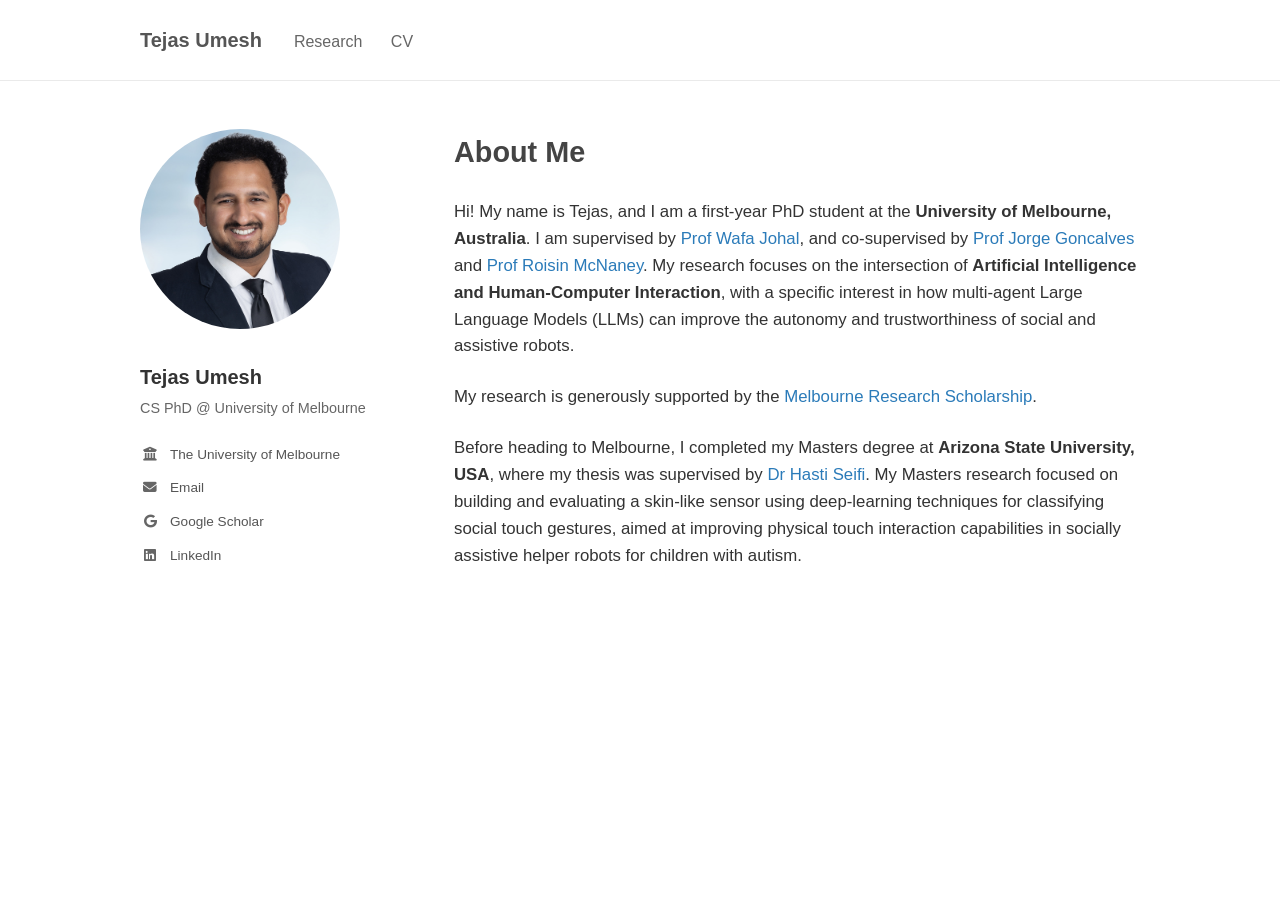
==== index.html @ ad7511ff "Update index.html" ====
<!DOCTYPE html>
<html lang="en">
<head>
    <meta charset="UTF-8">
    <meta name="viewport" content="width=device-width, initial-scale=1.0">
    <title>Tejas Umesh - Academic Profile</title>
    <link rel="stylesheet" href="style.css">
    <link rel="stylesheet" href="https://cdnjs.cloudflare.com/ajax/libs/font-awesome/6.4.0/css/all.min.css">
</head>
<body>
    <header>
        <div class="header-container">
            <h1 class="header-name">Tejas Umesh</h1>
            <nav>
                <a href="research.html">Research</a>
                <a href="https://drive.google.com/file/d/1lEvrztrpAwd1dstEohOPXPDWOt3sxBSe/view?usp=sharing"target="_blank">CV</a>
            </nav>
        </div>
    </header>

    <main class="container">
        <aside class="sidebar">
            <img src="profile.jpg" alt="Tejas Umesh" class="profile-pic">
            <h2 class="sidebar-name">Tejas Umesh</h2>
            <p class="sidebar-title">CS PhD @ University of Melbourne</p>
            
            <ul class="sidebar-links">
                <li><i class="fas fa-university"></i> The University of Melbourne</li>
                <li><i class="fas fa-envelope"></i> <a href="mailto:tejas.umesh@student.unimelb.edu.au"target="_blank">Email</a></li>
                <li><i class="fab fa-google"></i> <a href="https://scholar.google.com/citations?user=kW4x2ZUAAAAJ&hl=en"target="_blank">Google Scholar</a></li>
                <li><i class="fab fa-linkedin"></i> <a href="www.linkedin.com/in/tejas-umesh"target="_blank">LinkedIn</a></li>
            </ul>
        </aside>

        <section class="content">
            <h1 class="section-title">About Me</h1>
            <p>
                Hi! My name is Tejas, and I am a first-year PhD student at the 
                <strong>University of Melbourne, Australia</strong>. I am supervised by <a href="https://findanexpert.unimelb.edu.au/profile/892823-wafa-johal" target="_blank" style="color: #2b7bb9;">Prof Wafa Johal</a>, and co-supervised by 
                <a href="https://findanexpert.unimelb.edu.au/profile/803639-jorge-goncalves" target="_blank" style="color: #2b7bb9;">Prof Jorge Goncalves</a> and <a href="https://findanexpert.unimelb.edu.au/profile/1117121-roisin-mcnaney" target="_blank" style="color: #2b7bb9;">Prof Roisin McNaney</a>. My research focuses on the intersection of 
                <strong>Artificial Intelligence and Human-Computer Interaction</strong>, with a specific interest in
                how multi-agent Large Language Models (LLMs) can improve the autonomy and trustworthiness of social and assistive robots.
                </p>
                <p>
                My research is generously supported by the <a href="https://scholarships.unimelb.edu.au/awards/melbourne-research-scholarship" target="_blank" style="color: #2b7bb9;">Melbourne Research Scholarship</a>.
                </p>
            <p>
                Before heading to Melbourne, I completed my Masters degree at <strong>Arizona State University, USA</strong>, where
                my thesis was supervised by <a href="https://hastiseifi.com/" target="_blank" style="color: #2b7bb9;">Dr Hasti Seifi</a>. My Masters research focused on 
                building and evaluating a skin-like sensor using deep-learning techniques for
                classifying social touch gestures, aimed at improving physical touch interaction capabilities in socially 
                assistive helper robots for children with autism. 
            </p>

        </section>
    </main>
</body>
</html>
---- style.css ----
/* Base Styles & Typography */
:root {
    --text-color: #333333;
    --link-color: #555555;
    --hover-color: #000000;
    --bg-color: #ffffff;
    --border-color: #eaeaea;
}

body {
    font-family: -apple-system, BlinkMacSystemFont, "Segoe UI", Roboto, Helvetica, Arial, sans-serif;
    color: var(--text-color);
    background-color: var(--bg-color);
    line-height: 1.6;
    margin: 0;
    padding: 0;
}

a {
    color: var(--link-color);
    text-decoration: none;
}

a:hover {
    color: var(--hover-color);
    text-decoration: underline;
}

/* Header */
header {
    border-bottom: 1px solid var(--border-color);
    padding: 1.5rem 0;
    margin-bottom: 3rem;
}

.header-container {
    max-width: 1000px;
    margin: 0 auto;
    padding: 0 2rem;
    display: flex;
    align-items: baseline;
    gap: 2rem;
}

.header-name {
    font-size: 1.25rem;
    font-weight: 600;
    margin: 0;
    color: #555;
}

nav a {
    margin-right: 1.5rem;
    font-size: 1rem;
    color: #666;
}

/* Main Layout */
.container {
    max-width: 1000px;
    margin: 0 auto;
    padding: 0 2rem;
    display: flex;
    gap: 4rem;
}

/* Sidebar */
.sidebar {
    flex: 0 0 250px;
}

.profile-pic {
    width: 200px;
    height: 200px;
    border-radius: 50%;
    object-fit: cover;
    margin-bottom: 1.5rem;
}

.sidebar-name {
    font-size: 1.25rem;
    margin: 0 0 0.25rem 0;
}

.sidebar-title {
    font-size: 0.9rem;
    color: #666;
    margin-top: 0;
    margin-bottom: 1.5rem;
}

.sidebar-links {
    list-style: none;
    padding: 0;
    margin: 0;
    font-size: 0.85rem;
}

.sidebar-links li {
    margin-bottom: 0.75rem;
    display: flex;
    align-items: center;
    color: #555;
}

.sidebar-links i {
    width: 20px;
    margin-right: 10px;
    text-align: center;
    color: #666;
}

/* Content Area */
.content {
    flex: 1;
}

.section-title {
    font-size: 1.8rem;
    font-weight: 700;
    margin-top: 0;
    margin-bottom: 1.5rem;
    color: #444;
}

.content p {
    margin-bottom: 1.5rem;
    font-size: 1.05rem;
}

.interests-list {
    margin-bottom: 1.5rem;
    padding-left: 1.5rem;
    font-size: 1.05rem;
}

.interests-list li {
    margin-bottom: 0.5rem;
}

/* Mobile Responsiveness */
@media (max-width: 768px) {
    .container {
        flex-direction: column;
        gap: 2rem;
    }
    
    .sidebar {
        flex: auto;
        text-align: center;
    }

    .sidebar-links li {
        justify-content: center;
    }
}

/* Container holding the image and text */
.publication {
    display: flex;             /* This is the magic command that puts them side-by-side */
    align-items: flex-start;   /* Aligns both the image and text to the top */
    gap: 1.5rem;               /* Adds a nice gap between the image and the text */
    margin-bottom: 2.5rem;     /* Adds space below the entire publication entry */
}

/* The image itself */
.pub-thumb {
    width: 220px;              /* Shrinks the image down to a reasonable width */
    height: auto;              /* Keeps the image proportions from stretching */
    flex-shrink: 0;            /* Prevents the text from squishing the image too small */
    
    /* Optional: matches the clean style from your screenshot */
    border: 1px solid #e0e0e0; 
    border-radius: 4px;
    box-shadow: 0 1px 3px rgba(0,0,0,0.08);
}

/* The text area */
.pub-details {
    flex: 1;                   /* Tells the text to take up all remaining horizontal space */
}

/* Mobile Responsiveness (Stacks them on small screens like phones) */
@media (max-width: 768px) {
    .publication {
        flex-direction: column; 
    }
    .pub-thumb {
        width: 100%;
        max-width: 300px;
    }
}
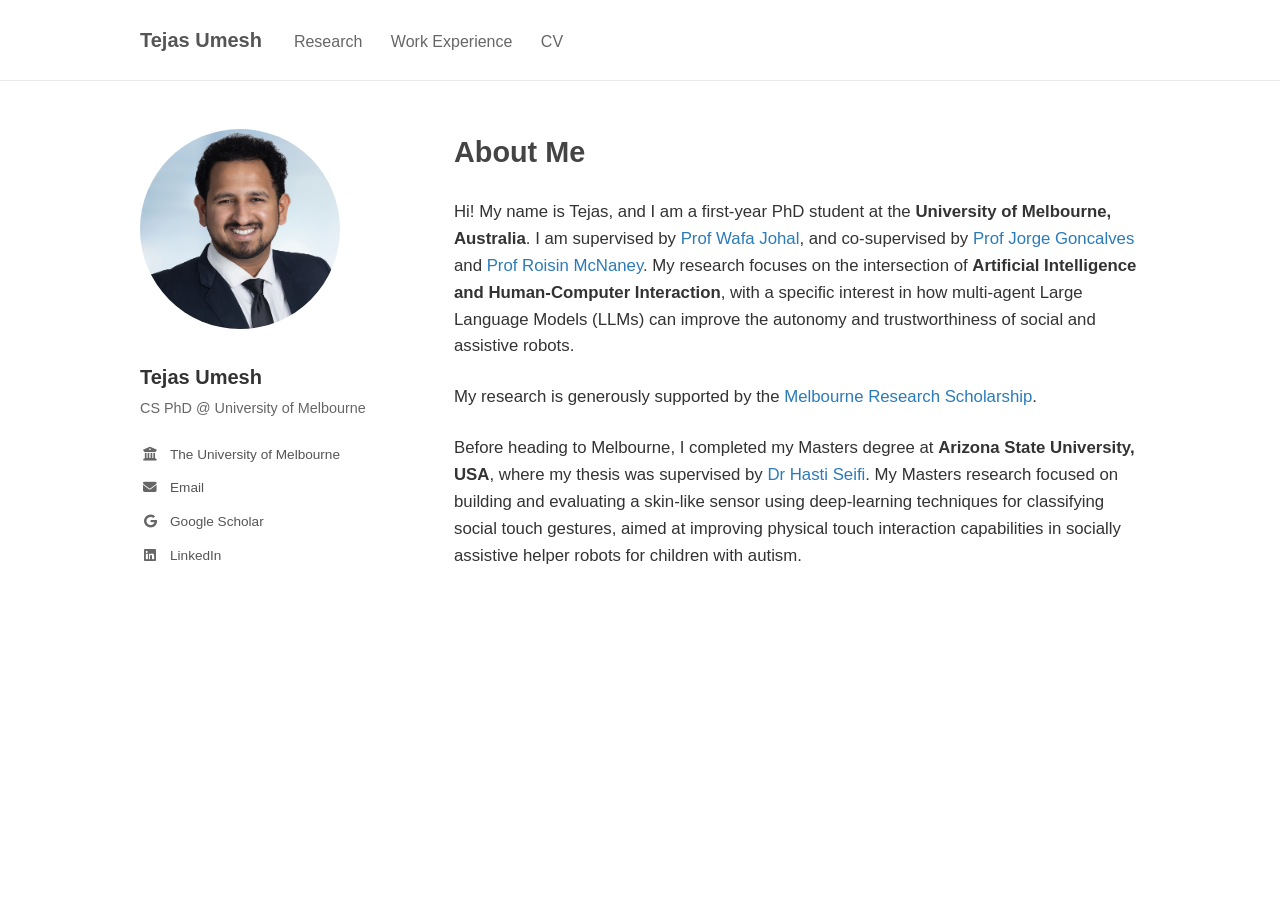
==== commit 984d6fd4: "Update index.html" ====
--- a/index.html
+++ b/index.html
@@ -13,6 +13,7 @@
             <h1 class="header-name">Tejas Umesh</h1>
             <nav>
                 <a href="research.html">Research</a>
+                <a href="workexp.html">Work Experience</a>
                 <a href="https://drive.google.com/file/d/1lEvrztrpAwd1dstEohOPXPDWOt3sxBSe/view?usp=sharing"target="_blank">CV</a>
             </nav>
         </div>
@@ -28,7 +29,7 @@
                 <li><i class="fas fa-university"></i> The University of Melbourne</li>
                 <li><i class="fas fa-envelope"></i> <a href="mailto:tejas.umesh@student.unimelb.edu.au"target="_blank">Email</a></li>
                 <li><i class="fab fa-google"></i> <a href="https://scholar.google.com/citations?user=kW4x2ZUAAAAJ&hl=en"target="_blank">Google Scholar</a></li>
-                <li><i class="fab fa-linkedin"></i> <a href="www.linkedin.com/in/tejas-umesh"target="_blank">LinkedIn</a></li>
+                <li><i class="fab fa-linkedin"></i> <a href="https://www.linkedin.com/in/tejas-umesh"target="_blank">LinkedIn</a></li>
             </ul>
         </aside>
 
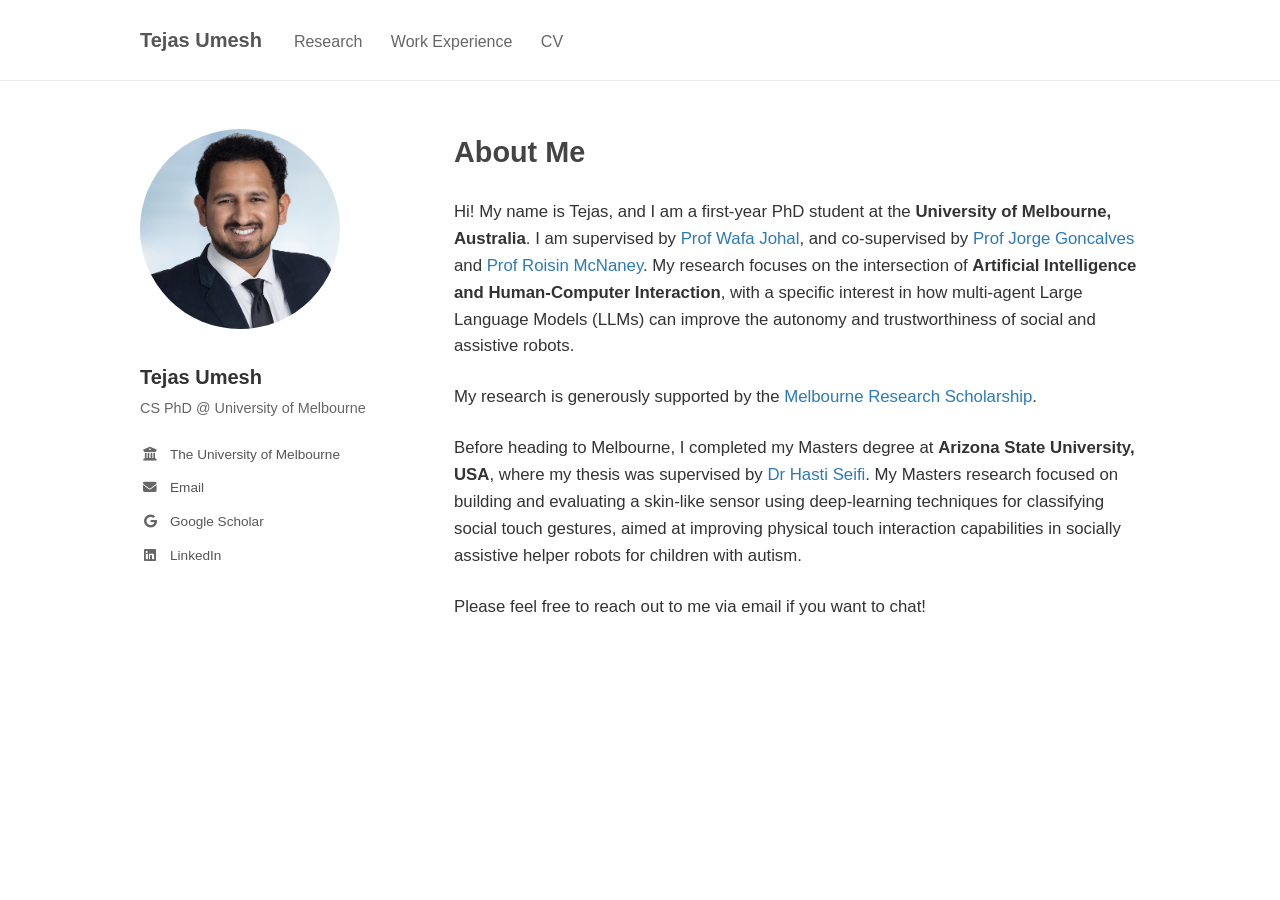
==== commit 9d3e6967: "Update index.html" ====
--- a/index.html
+++ b/index.html
@@ -52,6 +52,9 @@
                 classifying social touch gestures, aimed at improving physical touch interaction capabilities in socially 
                 assistive helper robots for children with autism. 
             </p>
+            <p>
+                Please feel free to reach out to me via email if you want to chat!
+            </p>
 
         </section>
     </main>
--- a/style.css
+++ b/style.css
@@ -190,3 +190,32 @@
         max-width: 300px;
     }
 }
+
+.date-badge {
+    /* Makes it act like the thumbnail image */
+    width: 200px;
+    flex-shrink: 0;
+    
+    /* Recreates the visual styling from your screenshot */
+    border: 1px solid #e0e0e0;
+    border-radius: 4px;
+    padding: 0.4rem 0.8rem;
+    font-size: 1.1rem;
+    font-weight: 700;
+    color: #333;
+    box-shadow: 0 1px 2px rgba(0,0,0,0.05);
+    
+    /* Aligns the text inside the box to the center */
+    text-align: center;
+    
+    /* Nudges the badge down perfectly level with the h3 title */
+    margin-top: 15px; 
+}
+
+/* Mobile adjustment so it stacks cleanly on phones */
+@media (max-width: 768px) {
+    .date-badge {
+        width: fit-content;
+        margin-bottom: 1rem;
+    }
+}
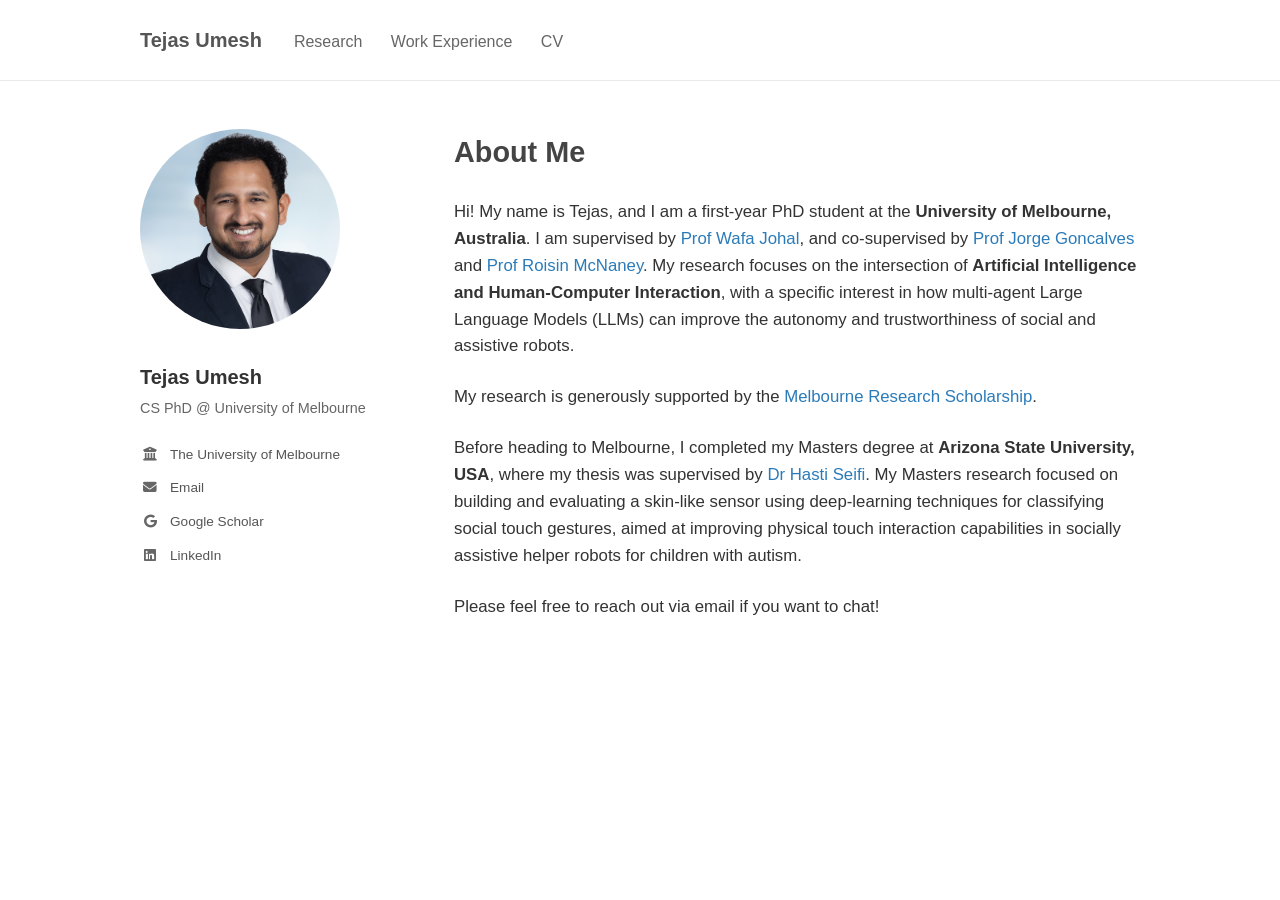
==== commit 6f1896b9: "Update index.html" ====
--- a/index.html
+++ b/index.html
@@ -53,7 +53,7 @@
                 assistive helper robots for children with autism. 
             </p>
             <p>
-                Please feel free to reach out to me via email if you want to chat!
+             Please feel free to reach out via email if you want to chat!
             </p>
 
         </section>
